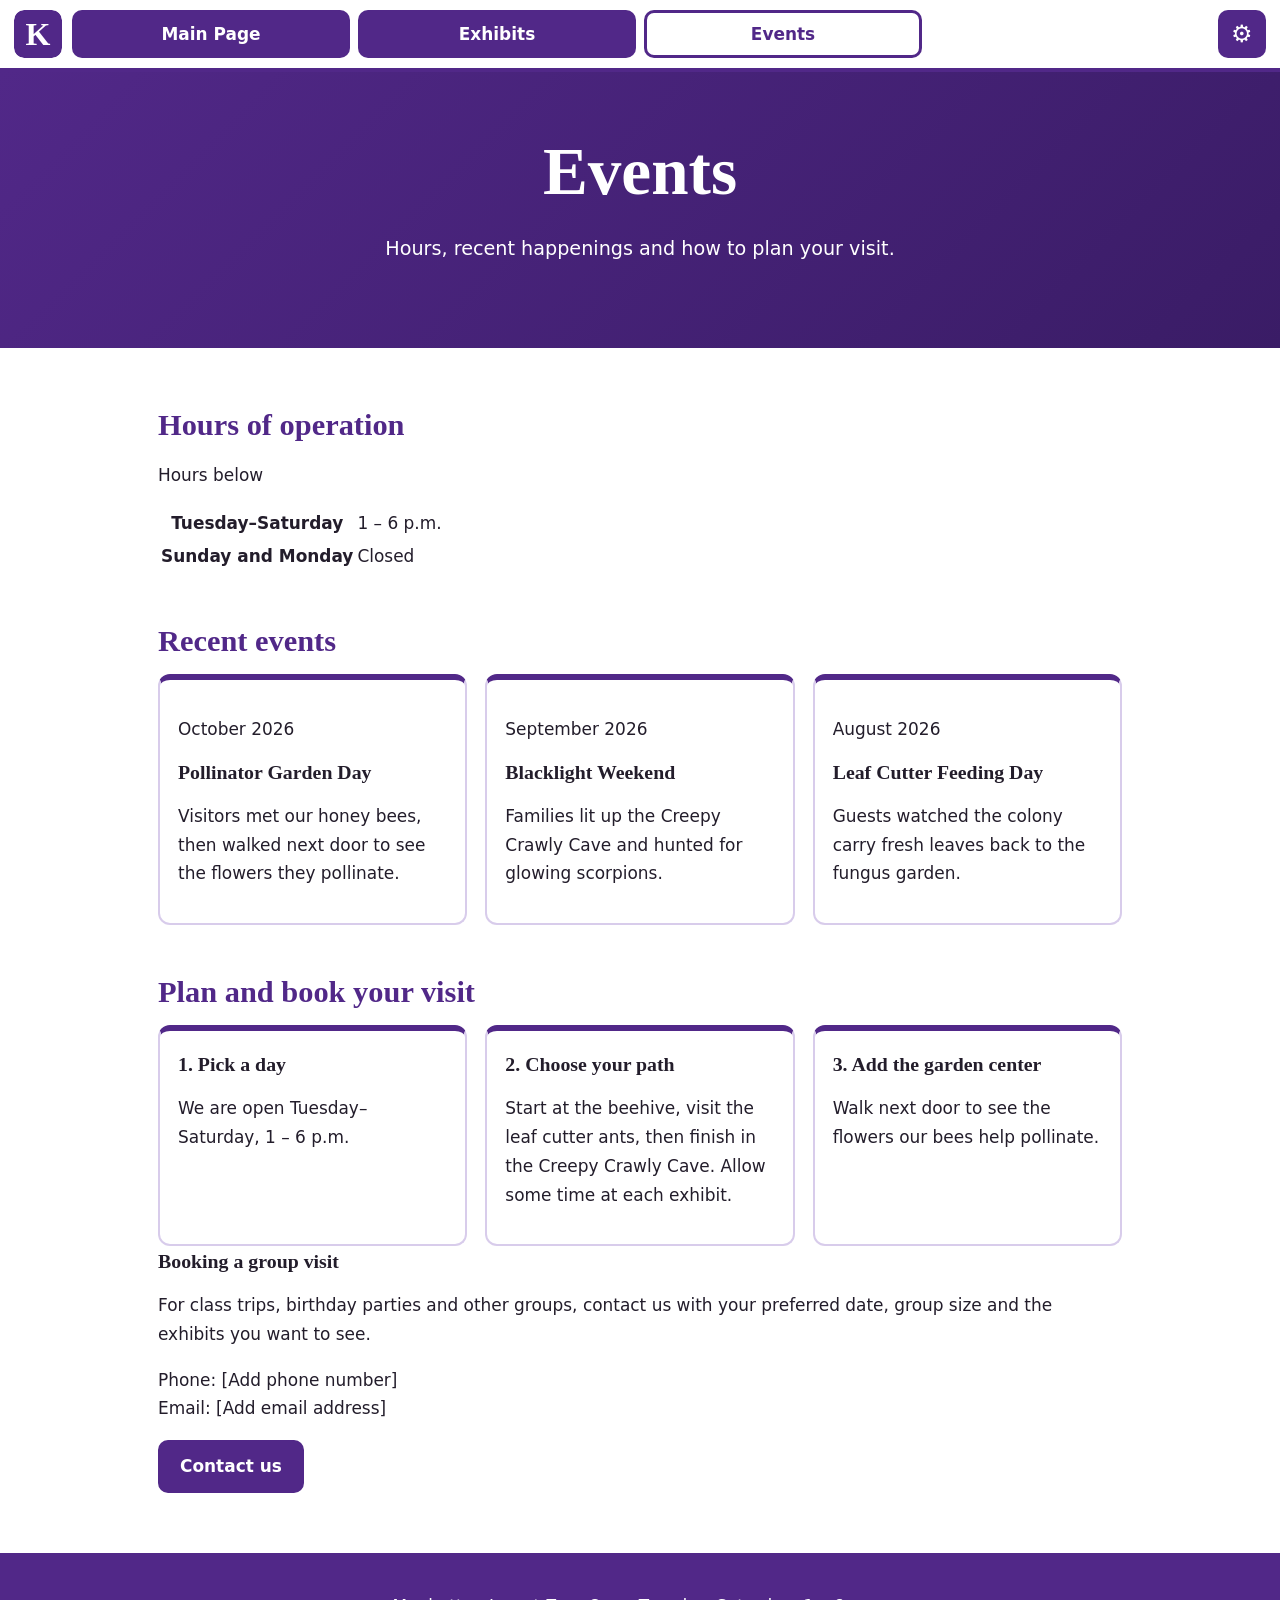
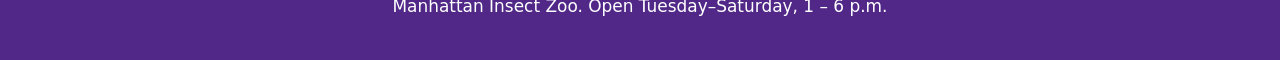
==== events.html @ 3a019aa4 "Add files via upload" ====
<!DOCTYPE html>
<html lang="en"><head><meta charset="utf-8"><meta name="viewport" content="width=device-width,initial-scale=1"><title>Events | Manhattan Insect Zoo</title><link rel="stylesheet" href="css/style.css"></head><body>
<a class="skip" href="#main">Skip to main content</a>
<header class="bar"><img class="sq" src="images/logo.svg" alt="K-State logo"><nav aria-label="Main"><ul>
<li><a href="homepage.html">Main Page</a></li><li><a href="exhibits.html">Exhibits</a></li><li><a href="events.html" aria-current="page">Events</a></li>
</ul></nav><button id="theme" class="sq" type="button" aria-pressed="false" aria-label="Toggle dark mode">&#9881;</button></header>
<section class="hero"><h1>Events</h1><p>Hours, recent happenings and how to plan your visit.</p></section>
<main id="main">
<section><h2>Hours of operation</h2><p><span id="open" class="pill">Hours below</span></p>
<table class="tbl"><tr><th scope="row">Tuesday–Saturday</th><td>1 – 6 p.m.</td></tr><tr><th scope="row">Sunday and Monday</th><td>Closed</td></tr></table></section>
<section><h2>Recent events</h2><div class="grid">
<!-- Sample events: replace with your real ones -->
<article class="card"><p class="when">October 2026</p><h3>Pollinator Garden Day</h3><p>Visitors met our honey bees, then walked next door to see the flowers they pollinate.</p></article>
<article class="card"><p class="when">September 2026</p><h3>Blacklight Weekend</h3><p>Families lit up the Creepy Crawly Cave and hunted for glowing scorpions.</p></article>
<article class="card"><p class="when">August 2026</p><h3>Leaf Cutter Feeding Day</h3><p>Guests watched the colony carry fresh leaves back to the fungus garden.</p></article>
</div></section>
<section id="book"><h2>Plan and book your visit</h2><div class="grid">
<article class="card"><h3>1. Pick a day</h3><p>We are open Tuesday–Saturday, 1 – 6 p.m.</p></article>
<article class="card"><h3>2. Choose your path</h3><p>Start at the beehive, visit the leaf cutter ants, then finish in the Creepy Crawly Cave. Allow some time at each exhibit.</p></article>
<article class="card"><h3>3. Add the garden center</h3><p>Walk next door to see the flowers our bees help pollinate.</p></article>
</div>
<h3>Booking a group visit</h3>
<p>For class trips, birthday parties and other groups, contact us with your preferred date, group size and the exhibits you want to see.</p>
<p>Phone: [Add phone number]<br>Email: [Add email address]</p>
<a class="btn" href="homepage.html#contact" style="background:var(--p);color:#fff">Contact us</a></section></main>
<footer><p>Manhattan Insect Zoo. Open Tuesday–Saturday, 1 – 6 p.m.</p></footer>
<script src="js/site.js"></script></body></html>
---- css/style.css ----
:root{--p:#512888;--pd:#3a1c66;--l:#f3eefa;--bg:#fff;--tx:#231d2b;--card:#fff;--ac:#512888;--bd:#d8cceb;--s:48px}
html.dark{--bg:#4b4b50;--tx:#f4f2f7;--card:#5a5a60;--l:#5a5a60;--ac:#dccbf7;--bd:#7a7a82}
*{box-sizing:border-box}
body{margin:0;font:1.06rem/1.7 system-ui,"Segoe UI",Roboto,sans-serif;background:var(--bg);color:var(--tx)}
h1,h2,h3{font-family:Georgia,"Times New Roman",serif;line-height:1.2}
h2{color:var(--ac);font-size:1.9rem;margin:1.6em 0 .5em}h3{margin:.2em 0 .4em}
a{color:var(--ac)}:focus-visible{outline:3px solid #f5b700;outline-offset:3px}
.skip{position:absolute;left:-999px}.skip:focus{left:8px;top:8px;z-index:9;background:#fff;color:var(--p);padding:8px 12px}
.bar{position:sticky;top:0;z-index:5;display:flex;gap:10px;padding:10px 14px;background:var(--bg);border-bottom:4px solid var(--p)}
.sq{width:var(--s);height:var(--s);border-radius:10px;flex:none}
.bar nav{flex:1}.bar ul{display:grid;grid-template-columns:repeat(4,1fr);gap:8px;margin:0;padding:0;list-style:none}
.bar li{margin:0}
.bar nav a{display:flex;align-items:center;justify-content:center;height:var(--s);padding:0 6px;border-radius:10px;background:var(--p);color:#fff;font-weight:700;text-align:center;text-decoration:none;line-height:1.1;transition:background .2s,transform .2s}
.bar nav a:hover{background:var(--pd);transform:translateY(-2px)}
.bar nav a[aria-current]{background:#fff;color:var(--p);box-shadow:inset 0 0 0 3px var(--p)}
#theme{border:0;background:var(--p);color:#fff;font-size:1.5rem;cursor:pointer}#theme:hover{background:var(--pd)}
.hero{background:linear-gradient(135deg,var(--p),var(--pd));color:#fff;text-align:center;padding:60px 20px}
.hero h1{font-size:clamp(2.3rem,7vw,4.2rem);margin:0 0 .3em}.hero p{max-width:640px;margin:0 auto 1.2em;font-size:1.2rem}
.hero.dk{background:radial-gradient(circle at 50% 130%,#3b2a7a,#12081f 70%)}
.hero.dk h1{color:#7dffd0;text-shadow:0 0 18px #3dffb5}
.btn{display:inline-block;padding:10px 20px;border-radius:10px;background:#fff;color:var(--p);font-weight:700;text-decoration:none;border:2px solid var(--p)}
.btn:hover{background:var(--l)}.card .btn{background:var(--p);color:#fff}.card .btn:hover{background:var(--pd)}
main{max-width:1000px;margin:0 auto;padding:10px 18px 30px}
.grid{display:grid;grid-template-columns:repeat(auto-fit,minmax(250px,1fr));gap:18px}
.split{display:grid;grid-template-columns:repeat(auto-fit,minmax(280px,1fr));gap:26px;align-items:center}
.card{background:var(--card);border:2px solid var(--bd);border-top:6px solid var(--p);border-radius:12px;padding:18px}
.pic{width:100%;height:auto;display:block;border-radius:12px}.card .pic{margin-bottom:10px}
li{margin:.4em 0}
details{background:var(--l);border-radius:10px;padding:10px 16px;margin:10px 0}summary{cursor:pointer;font-weight:700;color:var(--ac)}
.quiz{background:var(--l);border-left:6px solid var(--p);border-radius:12px;padding:6px 18px 14px;margin:18px 0}
.quiz button{display:block;width:100%;margin:8px 0;padding:10px 14px;font:inherit;text-align:left;cursor:pointer;color:var(--tx);background:var(--bg);border:2px solid var(--p);border-radius:10px}
.quiz button:not(.wrong):hover:enabled{background:var(--p);color:#fff}.quiz button:disabled{cursor:default}
.quiz button.right{background:#1c7a3a;border-color:#1c7a3a;color:#fff}.quiz button.wrong{background:#b3261e;border-color:#b3261e;color:#fff}
.fb{min-height:1.7em;margin:6px 0 0;font-weight:700}
.uv-box{background:#1b1030;border-radius:14px;padding:12px;text-align:center}
.uv-box img{max-width:340px;margin:0 auto;filter:brightness(.3) saturate(.2);transition:filter .5s}
.uv .uv-box img{filter:drop-shadow(0 0 14px #3dffb5)}
.uv-box button{margin-top:10px;font:inherit;font-weight:700;padding:10px 18px;border-radius:10px;border:2px solid #7dffd0;background:transparent;color:#7dffd0;cursor:pointer}
.uv-box button[aria-pressed=true]{background:#7dffd0;color:#1b1030}
footer{background:var(--p);color:#fff;text-align:center;padding:22px 14px;margin-top:30px}
@media(max-width:560px){:root{--s:42px}.bar{gap:6px;padding:8px}.bar ul{gap:5px}.bar nav a{font-size:.74rem;padding:0 2px}}
@media(prefers-reduced-motion:reduce){*{transition:none!important}}
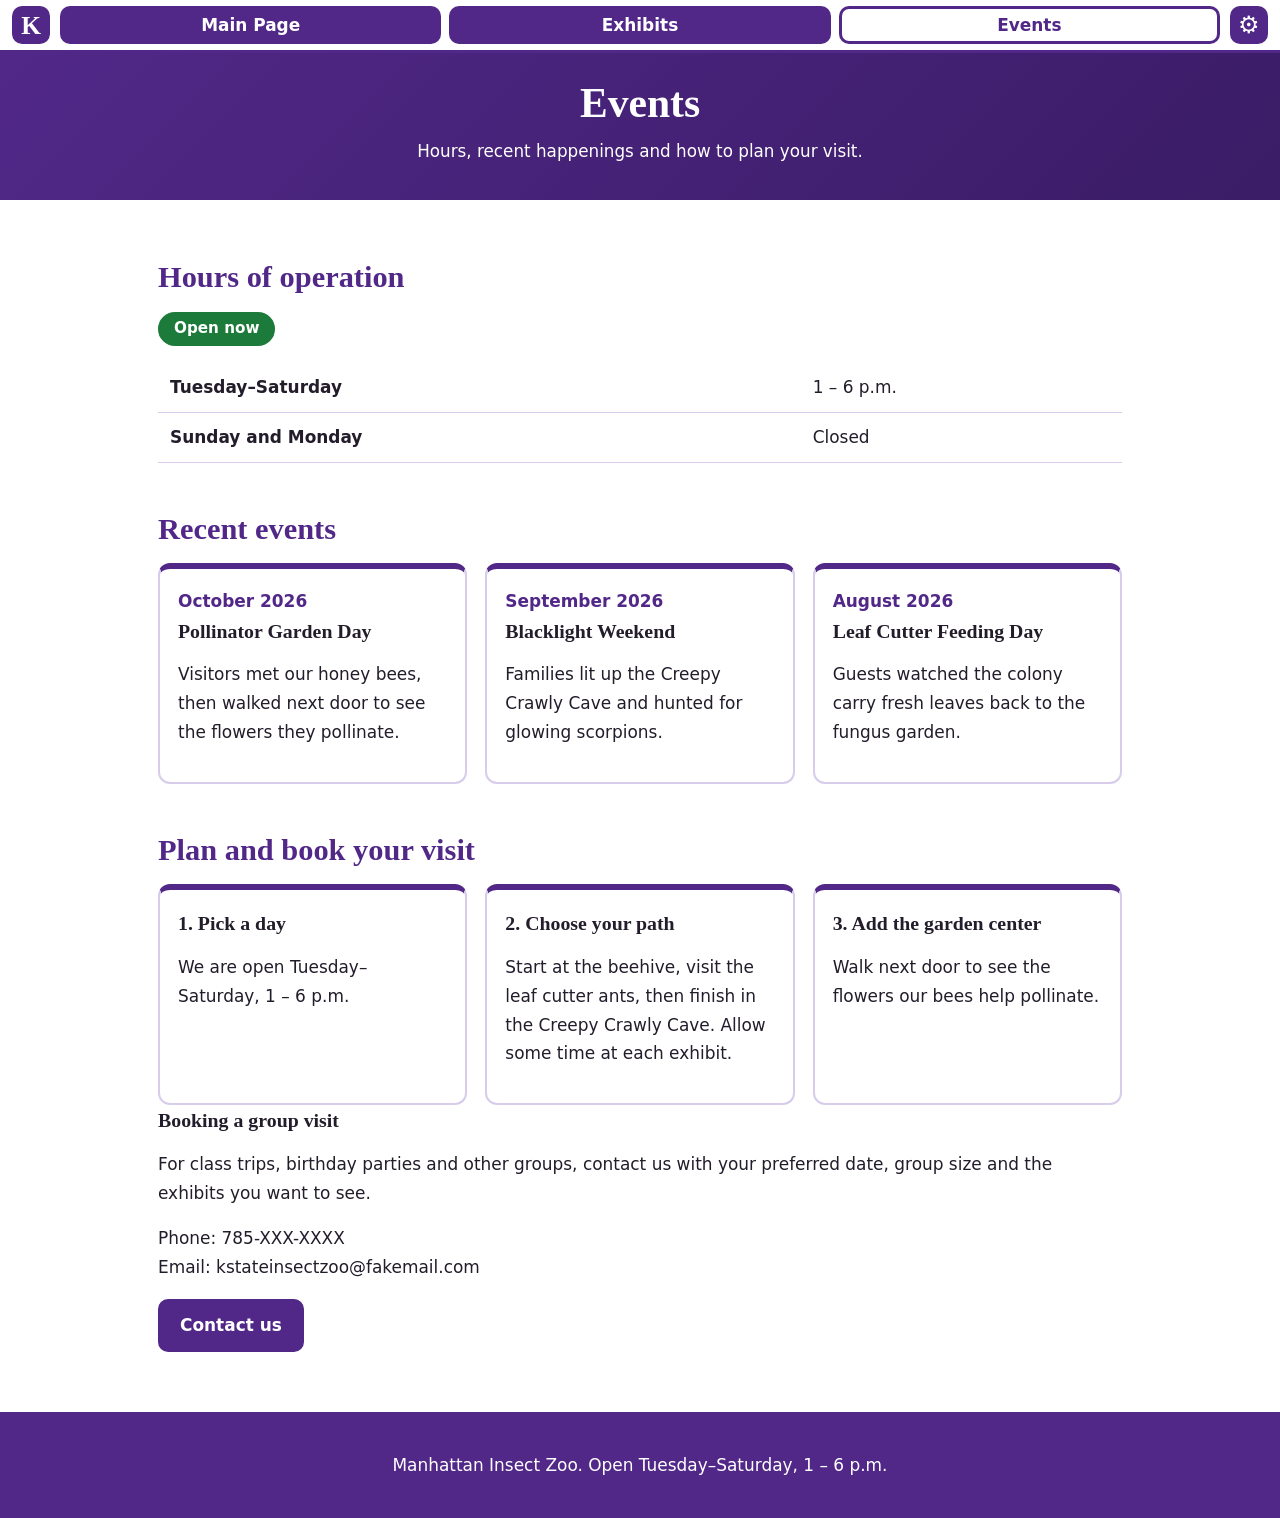
==== commit 43e90e24: "Update events.html" ====
--- a/events.html
+++ b/events.html
@@ -21,7 +21,7 @@
 </div>
 <h3>Booking a group visit</h3>
 <p>For class trips, birthday parties and other groups, contact us with your preferred date, group size and the exhibits you want to see.</p>
-<p>Phone: [Add phone number]<br>Email: [Add email address]</p>
+<p>Phone: 785-XXX-XXXX<br>Email: kstateinsectzoo@fakemail.com</p>
 <a class="btn" href="homepage.html#contact" style="background:var(--p);color:#fff">Contact us</a></section></main>
 <footer><p>Manhattan Insect Zoo. Open Tuesday–Saturday, 1 – 6 p.m.</p></footer>
 <script src="js/site.js"></script></body></html>
--- a/css/style.css
+++ b/css/style.css
@@ -1,4 +1,4 @@
-:root{--p:#512888;--pd:#3a1c66;--l:#f3eefa;--bg:#fff;--tx:#231d2b;--card:#fff;--ac:#512888;--bd:#d8cceb;--s:48px}
+:root{--p:#512888;--pd:#3a1c66;--l:#f3eefa;--bg:#fff;--tx:#231d2b;--card:#fff;--ac:#512888;--bd:#d8cceb;--s:38px}
 html.dark{--bg:#4b4b50;--tx:#f4f2f7;--card:#5a5a60;--l:#5a5a60;--ac:#dccbf7;--bd:#7a7a82}
 *{box-sizing:border-box}
 body{margin:0;font:1.06rem/1.7 system-ui,"Segoe UI",Roboto,sans-serif;background:var(--bg);color:var(--tx)}
@@ -6,16 +6,16 @@
 h2{color:var(--ac);font-size:1.9rem;margin:1.6em 0 .5em}h3{margin:.2em 0 .4em}
 a{color:var(--ac)}:focus-visible{outline:3px solid #f5b700;outline-offset:3px}
 .skip{position:absolute;left:-999px}.skip:focus{left:8px;top:8px;z-index:9;background:#fff;color:var(--p);padding:8px 12px}
-.bar{position:sticky;top:0;z-index:5;display:flex;gap:10px;padding:10px 14px;background:var(--bg);border-bottom:4px solid var(--p)}
+.bar{position:sticky;top:0;z-index:5;display:flex;gap:10px;padding:6px 12px;background:var(--bg);border-bottom:3px solid var(--p)}
 .sq{width:var(--s);height:var(--s);border-radius:10px;flex:none}
-.bar nav{flex:1}.bar ul{display:grid;grid-template-columns:repeat(4,1fr);gap:8px;margin:0;padding:0;list-style:none}
+.bar nav{flex:1}.bar ul{display:grid;grid-template-columns:repeat(3,1fr);gap:8px;margin:0;padding:0;list-style:none}
 .bar li{margin:0}
 .bar nav a{display:flex;align-items:center;justify-content:center;height:var(--s);padding:0 6px;border-radius:10px;background:var(--p);color:#fff;font-weight:700;text-align:center;text-decoration:none;line-height:1.1;transition:background .2s,transform .2s}
 .bar nav a:hover{background:var(--pd);transform:translateY(-2px)}
 .bar nav a[aria-current]{background:#fff;color:var(--p);box-shadow:inset 0 0 0 3px var(--p)}
 #theme{border:0;background:var(--p);color:#fff;font-size:1.5rem;cursor:pointer}#theme:hover{background:var(--pd)}
-.hero{background:linear-gradient(135deg,var(--p),var(--pd));color:#fff;text-align:center;padding:60px 20px}
-.hero h1{font-size:clamp(2.3rem,7vw,4.2rem);margin:0 0 .3em}.hero p{max-width:640px;margin:0 auto 1.2em;font-size:1.2rem}
+.hero{background:linear-gradient(135deg,var(--p),var(--pd));color:#fff;text-align:center;padding:26px 20px}
+.hero h1{font-size:clamp(1.7rem,5vw,2.6rem);margin:0 0 .2em}.hero p{max-width:640px;margin:0 auto .5em;font-size:1.05rem}
 .hero.dk{background:radial-gradient(circle at 50% 130%,#3b2a7a,#12081f 70%)}
 .hero.dk h1{color:#7dffd0;text-shadow:0 0 18px #3dffb5}
 .btn{display:inline-block;padding:10px 20px;border-radius:10px;background:#fff;color:var(--p);font-weight:700;text-decoration:none;border:2px solid var(--p)}
@@ -27,16 +27,23 @@
 .pic{width:100%;height:auto;display:block;border-radius:12px}.card .pic{margin-bottom:10px}
 li{margin:.4em 0}
 details{background:var(--l);border-radius:10px;padding:10px 16px;margin:10px 0}summary{cursor:pointer;font-weight:700;color:var(--ac)}
-.quiz{background:var(--l);border-left:6px solid var(--p);border-radius:12px;padding:6px 18px 14px;margin:18px 0}
-.quiz button{display:block;width:100%;margin:8px 0;padding:10px 14px;font:inherit;text-align:left;cursor:pointer;color:var(--tx);background:var(--bg);border:2px solid var(--p);border-radius:10px}
-.quiz button:not(.wrong):hover:enabled{background:var(--p);color:#fff}.quiz button:disabled{cursor:default}
-.quiz button.right{background:#1c7a3a;border-color:#1c7a3a;color:#fff}.quiz button.wrong{background:#b3261e;border-color:#b3261e;color:#fff}
-.fb{min-height:1.7em;margin:6px 0 0;font-weight:700}
 .uv-box{background:#1b1030;border-radius:14px;padding:12px;text-align:center}
 .uv-box img{max-width:340px;margin:0 auto;filter:brightness(.3) saturate(.2);transition:filter .5s}
 .uv .uv-box img{filter:drop-shadow(0 0 14px #3dffb5)}
 .uv-box button{margin-top:10px;font:inherit;font-weight:700;padding:10px 18px;border-radius:10px;border:2px solid #7dffd0;background:transparent;color:#7dffd0;cursor:pointer}
 .uv-box button[aria-pressed=true]{background:#7dffd0;color:#1b1030}
 footer{background:var(--p);color:#fff;text-align:center;padding:22px 14px;margin-top:30px}
-@media(max-width:560px){:root{--s:42px}.bar{gap:6px;padding:8px}.bar ul{gap:5px}.bar nav a{font-size:.74rem;padding:0 2px}}
+@media(max-width:560px){:root{--s:36px}.bar{gap:6px;padding:8px}.bar ul{gap:5px}.bar nav a{font-size:.85rem;padding:0 2px}}
 @media(prefers-reduced-motion:reduce){*{transition:none!important}}
+.hero.big{padding:44px 20px}.hero.big h1{font-size:clamp(2.1rem,6vw,3.3rem)}
+.pill{display:inline-block;padding:2px 14px;border-radius:99px;font-weight:700;font-size:.95rem;background:#fff;color:var(--p);border:2px solid var(--p)}
+.pill.on{background:#1c7a3a;border-color:#1c7a3a;color:#fff}
+.ex{padding:0;margin:16px 0;background:var(--card);border:2px solid var(--bd);border-radius:14px;overflow:hidden}
+.ex summary{display:flex;align-items:center;gap:14px;padding:10px 16px;list-style:none;color:var(--tx);font-weight:400}
+.ex summary::-webkit-details-marker{display:none}.ex summary:hover{background:var(--l)}
+.ex summary img{width:88px;height:66px;object-fit:cover;border-radius:8px;flex:none}
+.ex summary b{display:block;font:700 1.35rem Georgia,serif;color:var(--ac)}
+.chev{margin-left:auto;font-size:1.3rem;color:var(--ac);transition:transform .3s}.ex[open] .chev{transform:rotate(180deg)}
+.ex[open]>summary{border-bottom:4px solid var(--p)}.ex .in{padding:6px 18px 18px}
+.tbl{width:100%;border-collapse:collapse}.tbl th,.tbl td{text-align:left;padding:10px 12px;border-bottom:1px solid var(--bd)}
+.when{color:var(--ac);font-weight:700;margin:0}
